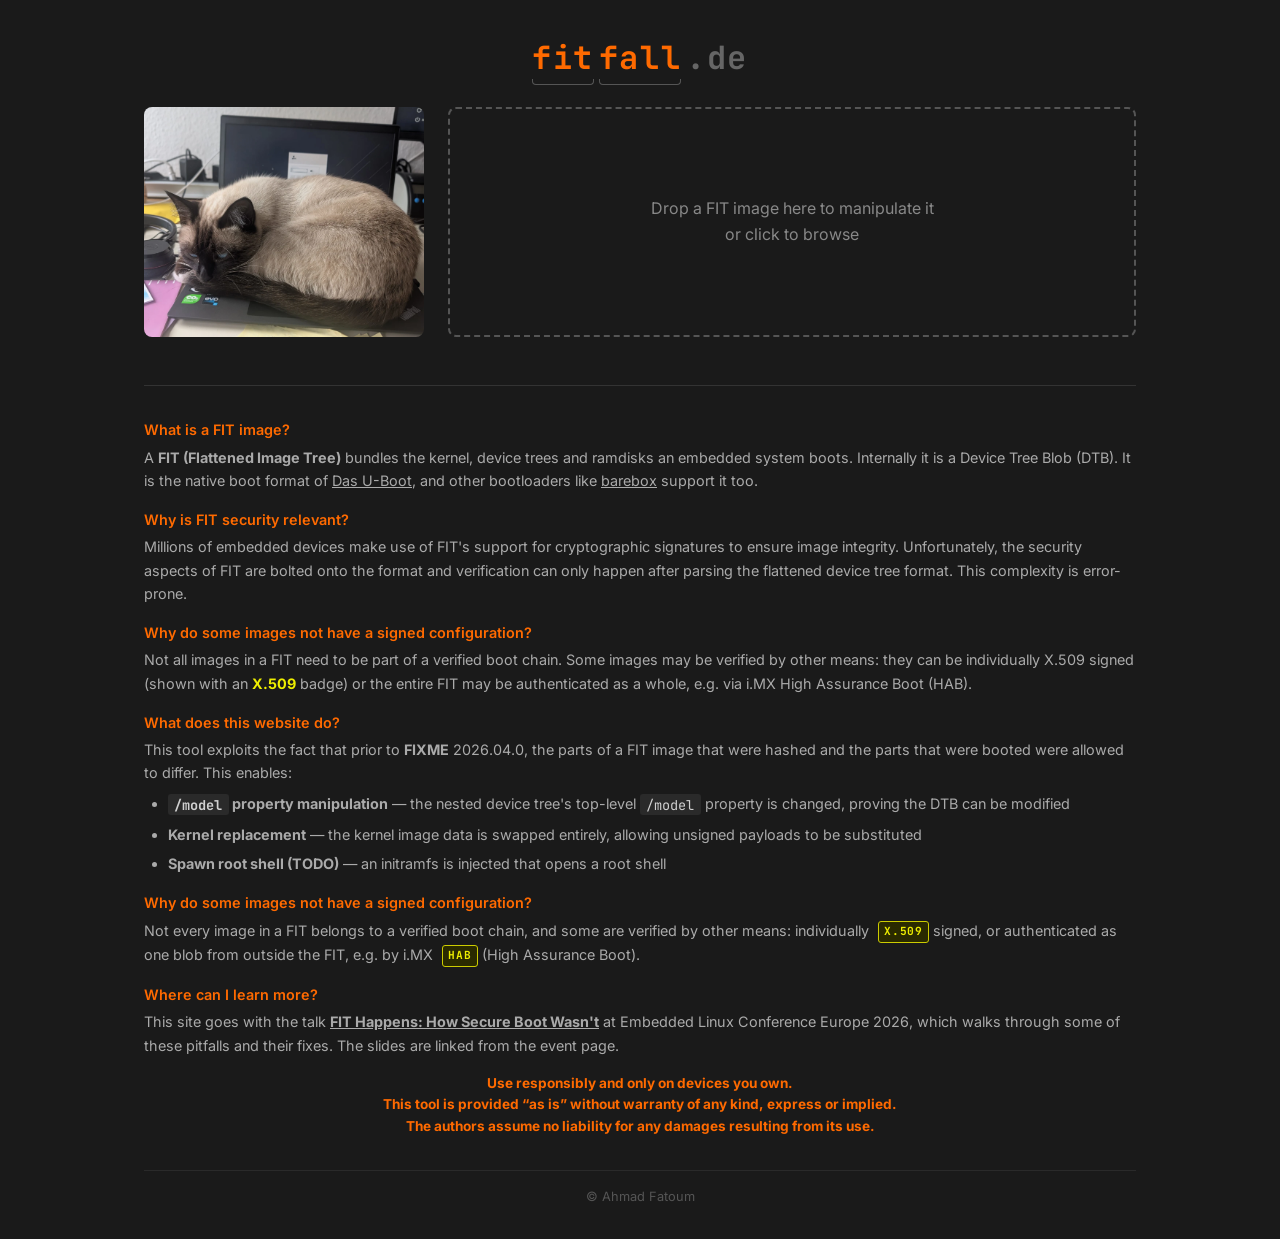
==== index.html @ 16846456 "Add pure-JS SHA-256/SHA-1 fallback for insecure HTTP contexts crypto.subtle is undefined on non-HTTP" ====
<!DOCTYPE html>
<html lang="en">
<head>
  <meta charset="UTF-8">
  <meta name="viewport" content="width=device-width, initial-scale=1.0">
  <title>fitfall.de — about FIT and pitfalls</title>
  <link rel="preconnect" href="https://fonts.googleapis.com">
  <link rel="preconnect" href="https://fonts.gstatic.com" crossorigin>
  <link href="https://fonts.googleapis.com/css2?family=Inter:wght@400;600;700&family=JetBrains+Mono:wght@400;700&display=swap" rel="stylesheet">
  <link rel="icon" type="image/png" href="favicon-96x96.png" sizes="96x96">
  <link rel="icon" type="image/svg+xml" href="favicon.svg">
  <link rel="shortcut icon" href="favicon.ico">
  <link rel="apple-touch-icon" sizes="180x180" href="apple-touch-icon.png">
  <link rel="manifest" href="site.webmanifest">
  <link rel="stylesheet" href="style.css">
</head>
<body>
  <div class="container">
    <header>
      <h1 class="annotated-title"><span class="wb" data-word="FIT"><span class="pun-f">f</span><span class="pun-p" aria-hidden="true">p</span>it</span><span class="wb" data-word="pitfall">fall</span><span class="tld">.de</span></h1>
    </header>

    <div class="main-panel">
      <div class="cat-art">
        <img id="cat-img-before" src="img/before.webp" alt="Cat sleeps on laptop">
        <img id="cat-img-after" src="img/after.webp" alt="Cat alert on laptop" class="cat-hidden">
      </div>

      <div class="controls-panel">
        <div id="dropzone" class="dropzone">
          <p>Drop a FIT image here to manipulate it<br>or click to browse</p>
          <input type="file" id="file-input" accept=".fit,.itb,.img,.bin">
        </div>
      </div>
    </div>

    <div class="full-width-panel">
      <div id="progress-container" class="progress-container hidden">
        <div id="progress-bar" class="progress-bar"></div>
      </div>

      <div id="fit-info" class="fit-info hidden">
        <div class="fit-tabs">
          <button class="fit-tab active" data-tab="images">FIT Image Info</button>
          <button class="fit-tab" data-tab="configs">FIT Configuration Info</button>
        </div>
        <div id="fit-tab-images" class="fit-tab-content">
          <div id="fit-info-content"></div>
        </div>
        <div id="fit-tab-configs" class="fit-tab-content hidden">
          <div id="fit-config-content"></div>
        </div>
      </div>

      <div id="fit-select" class="fit-select hidden">
        <h2>Multiple FIT images found</h2>
        <p>Select which FIT image to modify:</p>
        <div id="fit-select-list"></div>
      </div>

      <div id="error-box" class="error-box hidden"></div>

      <div id="options" class="options hidden">
        <label>
          <input type="checkbox" id="opt-model" checked>
          Change DT <code>/model</code>
        </label>
        <div class="kernel-option">
          <label>
            <input type="checkbox" id="opt-kernel">
            Replace Kernel
          </label>
          <div id="kernel-upload" class="kernel-upload hidden">
            <button type="button" id="kernel-browse-btn" class="browse-btn">Browse...</button>
            <input type="file" id="kernel-file-input">
            <span id="kernel-file-name">No file selected</span>
          </div>
        </div>
        <div class="kernel-option">
          <label>
            <input type="checkbox" id="opt-initramfs">
            Append Initramfs
          </label>
          <div id="initramfs-upload" class="kernel-upload hidden">
            <button type="button" id="initramfs-browse-btn" class="browse-btn">Browse...</button>
            <input type="file" id="initramfs-file-input">
            <span id="initramfs-file-name">No file selected</span>
          </div>
        </div>
        <div id="debug-options" class="hidden">
          <hr class="debug-separator">
          <label>
            <input type="checkbox" id="opt-recompute-hashes" checked>
            Recompute Hashes
          </label>
          <label>
            <input type="checkbox" id="opt-redirect-signatures" checked>
            Redirect Signatures
          </label>
        </div>
      </div>

      <button id="root-btn" class="root-btn hidden">root!</button>

      <div id="download-section" class="download-section hidden">
        <a id="download-link" class="download-link">Download rooted FIT image</a>
      </div>
    </div>

    <section class="explainer">
      <dl class="qa">
        <dt>What is a FIT image?</dt>
        <dd>A <strong>FIT (Flattened Image Tree)</strong> bundles the kernel, device trees
        and ramdisks an embedded system boots. Internally it is a Device Tree Blob (DTB).
        It is the native boot format of <a href="https://u-boot-project.org/">Das
        U-Boot</a>, and other bootloaders like <a href="https://www.barebox.org/">barebox</a>
        support it too.</dd>

        <dt>Why is FIT security relevant?</dt>
        <dd>Millions of embedded devices make use of FIT's support for cryptographic signatures to ensure image
	integrity. Unfortunately, the security aspects of FIT are bolted onto the format and verification
	can only happen after parsing the flattened device tree format. This complexity is error-prone.
	</dt>

        <dt>Why do some images not have a signed configuration?</dt>
        <dd>Not all images in a FIT need to be part of a verified boot chain.
        Some images may be verified by other means: they can be individually
        X.509 signed (shown with an <span style="color:#ee0;font-weight:bold">X.509</span> badge) or the entire FIT
        may be authenticated as a whole, e.g. via i.MX High Assurance Boot (HAB).</dd>

        <dt>What does this website do?</dt>
        <dd>
        This tool exploits the fact that prior to <b>FIXME</b> 2026.04.0, the parts of a
        FIT image that were hashed and the parts that were booted were
        allowed to differ. This enables:
          <ul>
            <li><strong><code>/model</code> property manipulation</strong> &mdash; the nested device tree's top-level <code>/model</code> property is changed, proving the DTB can be modified</li>
            <li><strong>Kernel replacement</strong> &mdash; the kernel image data is swapped entirely, allowing unsigned payloads to be substituted</li>
            <li><strong>Spawn root shell (TODO)</strong> &mdash; an initramfs is injected that opens a root shell</li>
          </ul>
        </dd>

        <dt>Why do some images not have a signed configuration?</dt>
        <dd>Not every image in a FIT belongs to a verified boot chain, and some are verified
        by other means: individually <span class="badge-x509">X.509</span> signed, or
        authenticated as one blob from outside the FIT, e.g. by i.MX 
        <span class="badge-hab">HAB</span> (High Assurance Boot).</dd>

        <dt>Where can I learn more?</dt>
        <dd>This site goes with the talk <a href="https://osselceu2026.sched.com/event/2RaWy/fit-happens-how-secure-boot-wasnt-ahmad-fatoum-pengutronix-ek"><b>FIT Happens: How Secure
        Boot Wasn't</b></a> at Embedded Linux Conference Europe 2026, which walks
	through some of these pitfalls and their fixes.
        The slides are linked from the event page.</dd>
      </dl>
      <p class="disclaimer">
        Use responsibly and only on devices you own.<br>This tool is provided
        &ldquo;as is&rdquo; without warranty of any kind, express or implied.<br>
        The authors assume no liability for any damages resulting from its use.
      </p>
    </section>

    <footer>
      <p>&copy; Ahmad Fatoum</p>
    </footer>
  </div>

  <script src="js/fdt-parser.js"></script>
  <script src="js/sha-fallback.js"></script>
  <script src="js/fit-ops.js"></script>
  <script src="js/fit-scanner.js"></script>
  <script src="js/app.js"></script>
</body>
</html>
---- style.css ----
* {
  margin: 0;
  padding: 0;
  box-sizing: border-box;
}

body {
  background: #1a1a1a;
  color: #d0d0d0;
  font-family: 'Inter', -apple-system, BlinkMacSystemFont, 'Segoe UI', Roboto, sans-serif;
  line-height: 1.6;
}

.container {
  max-width: 1024px;
  margin: 0 auto;
  padding: 2rem 1rem;
}

header {
  text-align: center;
  margin-bottom: 1.5rem;
}

header h1 {
  /* Shrink-wrapped so the hover above only triggers on the title itself. */
  display: inline-block;
  font-size: 2rem;
  color: #ff6a00;
  letter-spacing: 0.05em;
  font-family: 'JetBrains Mono', 'Courier New', monospace;
}

/*
 * Hovering the title says the pun out loud: fitfall.de reads pitfall.  The p
 * is stacked onto the f rather than replacing it, and the .de only fades, so
 * the word stays exactly where it was instead of jumping under the cursor.
 */
.annotated-title .tld {
  color: #666;
}

.annotated-title .pun-f,
.annotated-title .pun-p,
.annotated-title .tld {
  transition: opacity 0.2s;
}

.annotated-title .pun-p {
  /* One monospace advance back, plus the letter-spacing above. */
  margin-left: calc(-1ch - 0.05em);
  opacity: 0;
  -webkit-user-select: none;
  user-select: none;
}

.annotated-title:hover .pun-f,
.annotated-title:hover .tld {
  opacity: 0;
}

.annotated-title:hover .pun-p {
  opacity: 1;
}

.tagline {
  margin-top: 0.4rem;
  color: var(--text-muted);
  font-size: 0.95rem;
  letter-spacing: 0.02em;
}

.wb {
  position: relative;
  padding-bottom: 6px;
  margin-bottom: 4px;
  margin-right: 0.15em;
  transition: color 0.2s;
  cursor: default;
}

.wb::before {
  content: '';
  position: absolute;
  bottom: 0;
  left: 0;
  right: 0;
  height: 5px;
  border-left: 1.5px solid #555;
  border-right: 1.5px solid #555;
  border-bottom: 1.5px solid #555;
  border-radius: 0 0 4px 4px;
  transition: border-color 0.2s;
}

.wb:last-of-type {
  margin-right: 0;
}

.wb:hover {
  color: #ffaa44;
}

.wb:hover::before {
  border-color: #ffaa44;
}

.main-panel {
  display: flex;
  gap: 1.5rem;
  align-items: flex-start;
  margin-bottom: 1rem;
}

.full-width-panel {
  margin-bottom: 2rem;
}

.cat-art {
  flex: 0 0 auto;
  width: 280px;
}

.cat-art {
  position: relative;
}

.cat-art img {
  width: 100%;
  height: auto;
  border-radius: 8px;
  transition: opacity 2s ease;
  position: absolute;
  top: 0;
  left: 0;
}

.cat-art img:first-child {
  position: relative;
}

.cat-art img.cat-hidden {
  opacity: 0;
  pointer-events: none;
}

.controls-panel {
  flex: 1;
  min-width: 0;
}

@media (max-width: 640px) {
  .main-panel {
    flex-direction: column;
  }

  .cat-art {
    width: 200px;
    align-self: center;
  }
}

.dropzone {
  border: 2px dashed #555;
  border-radius: 8px;
  padding: 1rem;
  text-align: center;
  cursor: pointer;
  transition: border-color 0.2s, background 0.2s;
  margin-bottom: 1rem;
  min-height: calc(280px * 1259 / 1536);
  display: flex;
  align-items: center;
  justify-content: center;
}

.dropzone:hover,
.dropzone.dragover {
  border-color: #ff6a00;
  background: rgba(255, 106, 0, 0.05);
}

.dropzone p {
  color: #888;
  pointer-events: none;
}

.dropzone input[type="file"] {
  display: none;
}

.progress-container {
  height: 6px;
  background: #333;
  border-radius: 3px;
  margin-bottom: 1rem;
  overflow: hidden;
}

.progress-bar {
  height: 100%;
  width: 0%;
  background: #ff6a00;
  border-radius: 3px;
  transition: width 0.3s ease;
}

.fit-info {
  background: #222;
  border: 1px solid #333;
  border-radius: 6px;
  padding: 0 1.2rem 1rem;
  margin-bottom: 1rem;
}

.fit-tabs {
  display: flex;
  gap: 0;
  margin: 0 -1.2rem;
  padding: 0 1.2rem;
  border-bottom: 1px solid #333;
}

.fit-tab {
  font-family: inherit;
  font-size: 0.85rem;
  font-weight: 600;
  padding: 0.7rem 1rem;
  background: none;
  border: none;
  border-bottom: 2px solid transparent;
  color: #888;
  cursor: pointer;
  transition: color 0.15s, border-color 0.15s;
}

.fit-tab:hover {
  color: #d0d0d0;
}

.fit-tab.active {
  color: #ff6a00;
  border-bottom-color: #ff6a00;
}

.fit-tab-content {
  padding-top: 0.8rem;
}

.fit-info table {
  width: 100%;
  border-collapse: collapse;
}

.fit-info td {
  padding: 0.2rem 0.5rem;
  border-bottom: 1px solid #2a2a2a;
  font-size: 0.85rem;
}

.fit-info td:first-child {
  color: #999;
  white-space: nowrap;
}

.fit-info .row-orig td {
  color: #555;
}

.img-download {
  color: inherit;
  text-decoration: none;
  border-bottom: 1px dotted #555;
  cursor: pointer;
  transition: color 0.15s, border-color 0.15s;
}

.img-download:hover {
  color: #ff6a00;
  border-color: #ff6a00;
  width: 1%;
}

.error-box {
  background: #3a1111;
  border: 1px solid #ff4444;
  border-radius: 6px;
  padding: 0.8rem 1rem;
  margin-bottom: 1rem;
  color: #ff6666;
  font-size: 0.9rem;
}

.options {
  margin-bottom: 1.2rem;
}

.options label {
  display: block;
  padding: 0.4rem 0;
  cursor: pointer;
  font-size: 0.95rem;
}

.options input[type="checkbox"] {
  margin-right: 0.5rem;
  accent-color: #ff6a00;
}

.debug-separator {
  border: none;
  border-top: 1px dashed #555;
  margin: 0.6rem 0 0.2rem;
}

.option-disabled {
  opacity: 0.4;
  cursor: not-allowed;
}

.kernel-option {
  display: flex;
  align-items: center;
  flex-wrap: wrap;
  gap: 0.4rem;
}

.kernel-upload {
  display: flex;
  align-items: center;
  gap: 0.5rem;
}

.kernel-upload input[type="file"] {
  display: none;
}

.kernel-upload span {
  font-size: 0.8rem;
  color: #888;
}

.browse-btn {
  font-family: inherit;
  font-size: 0.8rem;
  padding: 0.2rem 0.6rem;
  background: #333;
  color: #d0d0d0;
  border: 1px solid #555;
  border-radius: 4px;
  cursor: pointer;
}

.browse-btn:hover {
  background: #444;
  border-color: #ff6a00;
}

.root-btn {
  display: block;
  width: 100%;
  padding: 1rem;
  font-size: 1.5rem;
  font-weight: bold;
  font-family: 'JetBrains Mono', 'Courier New', monospace;
  background: linear-gradient(135deg, #ff4400, #ff6a00);
  color: #fff;
  border: none;
  border-radius: 8px;
  cursor: pointer;
  text-transform: lowercase;
  letter-spacing: 0.1em;
  transition: transform 0.1s, box-shadow 0.2s;
  margin-bottom: 1rem;
}

.root-btn:hover {
  transform: scale(1.02);
  box-shadow: 0 0 20px rgba(255, 106, 0, 0.3);
}

.root-btn:active {
  transform: scale(0.98);
}

.root-btn:disabled {
  opacity: 0.5;
  cursor: not-allowed;
  transform: none;
  box-shadow: none;
}

.download-section {
  text-align: center;
  margin-bottom: 1rem;
}

.download-link {
  display: inline-block;
  padding: 0.8rem 1.5rem;
  background: #1a3a1a;
  border: 1px solid #4a4;
  border-radius: 6px;
  color: #6f6;
  text-decoration: none;
  font-size: 1rem;
  transition: background 0.2s;
}

.download-link:hover {
  background: #224422;
}

.explainer {
  margin-top: 2rem;
  padding-top: 2rem;
  border-top: 1px solid #333;
}

.explainer h2 {
  font-size: 1.1rem;
  color: #ff6a00;
  margin-bottom: 0.8rem;
}

.explainer p {
  margin-bottom: 0.8rem;
  font-size: 0.9rem;
  color: #aaa;
}

.qa {
  margin-bottom: 1rem;
}

.qa dt {
  font-weight: 600;
  color: #ff6a00;
  font-size: 0.9rem;
  margin-bottom: 0.3rem;
  margin-top: 1rem;
}

.qa dt:first-child {
  margin-top: 0;
}

.qa dd {
  font-size: 0.9rem;
  color: #aaa;
  margin-left: 0;
  margin-bottom: 0.5rem;
}

.qa dd p {
  margin: 0 0 0.6rem;
}

.qa dd p:last-child {
  margin-bottom: 0;
}

.explainer ul {
  margin: 0.5rem 0 1rem 1.5rem;
  font-size: 0.9rem;
  color: #aaa;
}

.explainer li {
  margin-bottom: 0.4rem;
}

.explainer a {
  color: var(--accent);
}

.explainer a:hover {
  color: var(--accent-hover);
}

.explainer code {
  background: #2a2a2a;
  padding: 0.1rem 0.4rem;
  border-radius: 3px;
  font-size: 0.85rem;
  color: #d0d0d0;
  font-family: 'JetBrains Mono', 'Courier New', monospace;
}

.disclaimer {
  color: #ff6a00 !important;
  font-weight: bold;
  font-size: 0.85rem !important;
  text-align: center;
}

footer {
  text-align: center;
  margin-top: 2rem;
  padding-top: 1rem;
  border-top: 1px solid #2a2a2a;
  color: #555;
  font-size: 0.8rem;
}

.config-entry {
  margin-bottom: 0.3rem;
}

.config-header {
  padding: 0.4rem 0.5rem;
  cursor: pointer;
  font-size: 0.85rem;
  border-radius: 4px;
  transition: background 0.15s;
}

.config-header:hover {
  background: #2a2a2a;
}

.config-toggle {
  display: inline-block;
  width: 1em;
  font-size: 0.7rem;
  color: #666;
  transition: color 0.15s;
}

.config-header:hover .config-toggle {
  color: #ff6a00;
}

.config-images {
  padding-left: 1.5rem;
}

.config-images table {
  width: 100%;
  border-collapse: collapse;
}

.config-images td {
  padding: 0.15rem 0.5rem;
  font-size: 0.8rem;
  border-bottom: 1px solid #2a2a2a;
  color: #999;
}

.badge-default {
  display: inline-block;
  background: #1a2a3a;
  border: 1px solid #4a8;
  color: #6cb;
  font-size: 0.7rem;
  font-weight: 700;
  font-family: 'JetBrains Mono', 'Courier New', monospace;
  padding: 0.05rem 0.35rem;
  border-radius: 3px;
  text-transform: uppercase;
  letter-spacing: 0.05em;
  margin-left: 0.3rem;
  vertical-align: middle;
}

.badge-signed {
  display: inline-block;
  background: #2a2200;
  border: 1px solid #e67e22;
  color: #e67e22;
  font-size: 0.7rem;
  font-weight: 700;
  font-family: 'JetBrains Mono', 'Courier New', monospace;
  padding: 0.05rem 0.35rem;
  border-radius: 3px;
  letter-spacing: 0.05em;
  margin-left: 0.3rem;
  vertical-align: middle;
}

.badge-x509 {
  display: inline-block;
  background: #2a2a00;
  border: 1px solid #cc0;
  color: #ee0;
  font-size: 0.7rem;
  font-weight: 700;
  font-family: 'JetBrains Mono', 'Courier New', monospace;
  padding: 0.05rem 0.35rem;
  border-radius: 3px;
  letter-spacing: 0.05em;
  margin-left: 0.3rem;
  vertical-align: middle;
}

.badge-hab {
  display: inline-block;
  background: #2a2a00;
  border: 1px solid #cc0;
  color: #ee0;
  font-size: 0.7rem;
  font-weight: 700;
  font-family: 'JetBrains Mono', 'Courier New', monospace;
  padding: 0.05rem 0.35rem;
  border-radius: 3px;
  letter-spacing: 0.05em;
  margin-left: 0.3rem;
  vertical-align: middle;
}

.badge-pwned {
  display: inline-block;
  background: #1a3a1a;
  border: 1px solid #4a4;
  color: #6f6;
  font-size: 0.75rem;
  font-weight: 700;
  font-family: 'JetBrains Mono', 'Courier New', monospace;
  padding: 0.1rem 0.45rem;
  border-radius: 4px;
  text-transform: uppercase;
  letter-spacing: 0.05em;
  margin-left: 0.4rem;
  vertical-align: middle;
}

.fit-select {
  background: #222;
  border: 1px solid #333;
  border-radius: 6px;
  padding: 1rem 1.2rem;
  margin-bottom: 1rem;
}

.fit-select h2 {
  font-size: 1rem;
  color: #ff6a00;
  margin-bottom: 0.3rem;
}

.fit-select p {
  font-size: 0.85rem;
  color: #888;
  margin-bottom: 0.8rem;
}

.fit-select-btn {
  display: block;
  width: 100%;
  text-align: left;
  padding: 0.7rem 1rem;
  margin-bottom: 0.4rem;
  background: #2a2a2a;
  border: 1px solid #444;
  border-radius: 5px;
  color: #d0d0d0;
  font-family: inherit;
  font-size: 0.85rem;
  cursor: pointer;
  transition: border-color 0.2s, background 0.2s;
}

.fit-select-btn:hover {
  border-color: #ff6a00;
  background: #333;
}

.fit-select-btn strong {
  color: #ff6a00;
}

.hidden {
  display: none !important;
}
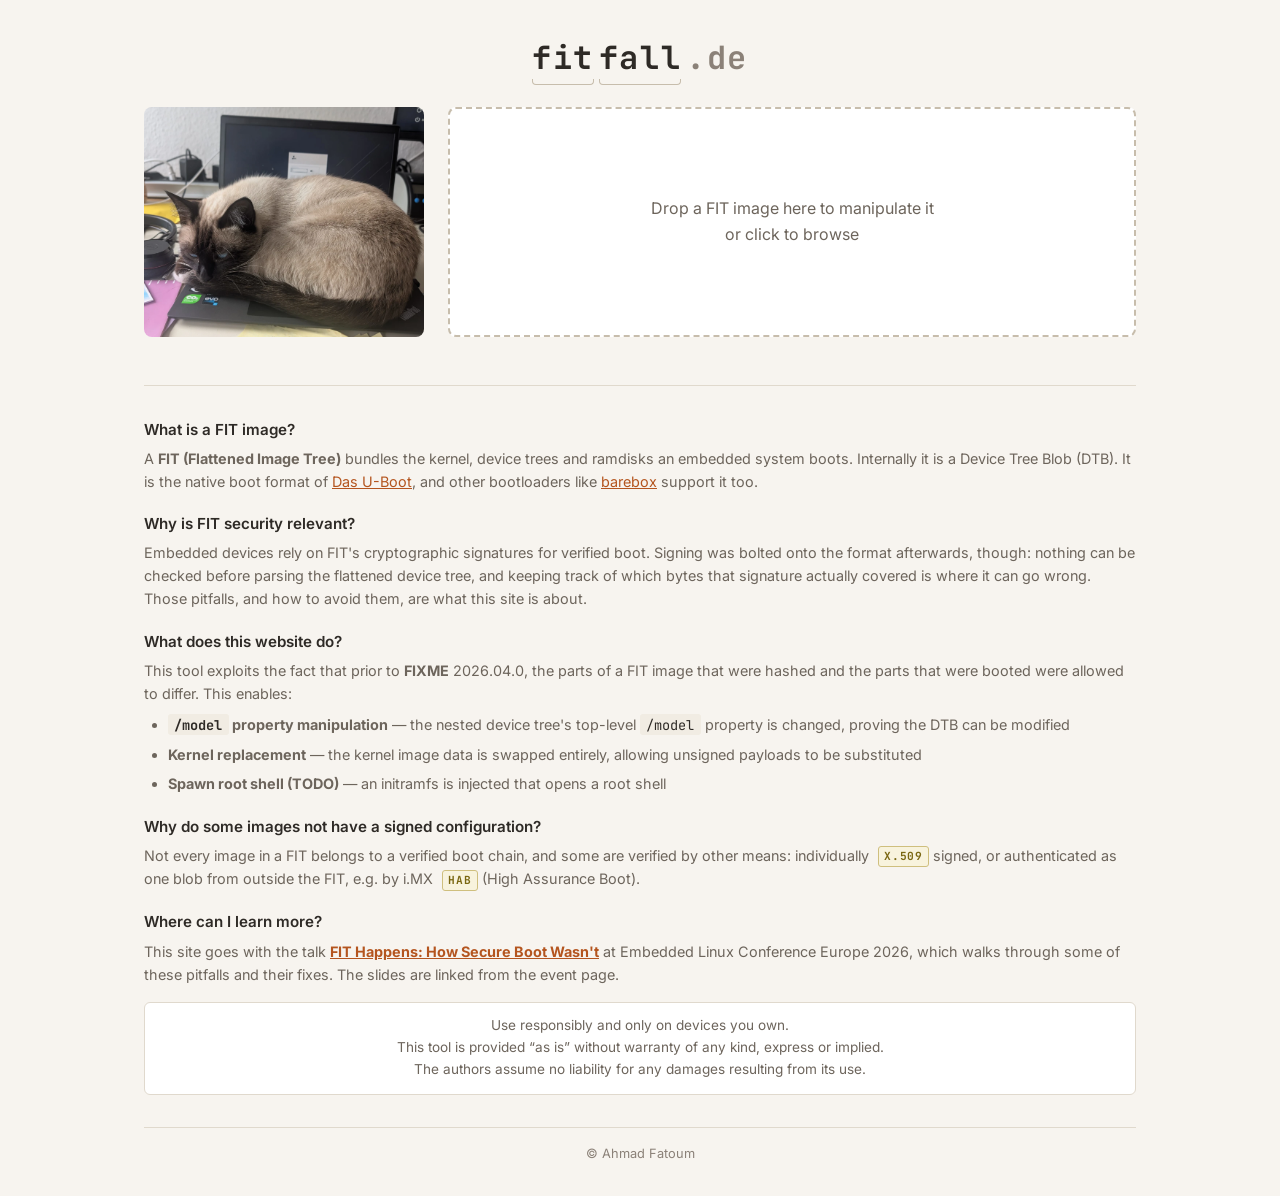
==== commit 16acc2c9: "Switch to a light theme driven by CSS custom properties The dark palette with the saturated orange a" ====
--- a/index.html
+++ b/index.html
@@ -3,6 +3,8 @@
 <head>
   <meta charset="UTF-8">
   <meta name="viewport" content="width=device-width, initial-scale=1.0">
+  <meta name="color-scheme" content="light">
+  <meta name="theme-color" content="#f7f4ef">
   <title>fitfall.de — about FIT and pitfalls</title>
   <link rel="preconnect" href="https://fonts.googleapis.com">
   <link rel="preconnect" href="https://fonts.gstatic.com" crossorigin>
@@ -117,16 +119,11 @@
         support it too.</dd>
 
         <dt>Why is FIT security relevant?</dt>
-        <dd>Millions of embedded devices make use of FIT's support for cryptographic signatures to ensure image
-	integrity. Unfortunately, the security aspects of FIT are bolted onto the format and verification
-	can only happen after parsing the flattened device tree format. This complexity is error-prone.
-	</dt>
-
-        <dt>Why do some images not have a signed configuration?</dt>
-        <dd>Not all images in a FIT need to be part of a verified boot chain.
-        Some images may be verified by other means: they can be individually
-        X.509 signed (shown with an <span style="color:#ee0;font-weight:bold">X.509</span> badge) or the entire FIT
-        may be authenticated as a whole, e.g. via i.MX High Assurance Boot (HAB).</dd>
+        <dd>Embedded devices rely on FIT's cryptographic signatures for verified boot.
+        Signing was bolted onto the format afterwards, though: nothing can be checked
+        before parsing the flattened device tree, and keeping track of
+        which bytes that signature actually covered is where it can go wrong. Those
+        pitfalls, and how to avoid them, are what this site is about.</dd>
 
         <dt>What does this website do?</dt>
         <dd>
--- a/style.css
+++ b/style.css
@@ -1,3 +1,23 @@
+:root {
+  --bg: #f7f4ef;
+  --surface: #fff;
+  --surface-alt: #f1ece3;
+  --border: #e0d9cd;
+  --border-strong: #c7bdac;
+  --text: #2e2a26;
+  --text-muted: #6d655c;
+  --text-faint: #8b8178;
+  --accent: #b4551f;
+  --accent-hover: #8f4218;
+  --accent-soft: #fbf0e6;
+  --ok-bg: #edf5ed;
+  --ok-border: #a9cbab;
+  --ok-text: #2a6b2e;
+  --err-bg: #fdeeec;
+  --err-border: #e0a49c;
+  --err-text: #a3271b;
+}
+
 * {
   margin: 0;
   padding: 0;
@@ -5,8 +25,8 @@
 }
 
 body {
-  background: #1a1a1a;
-  color: #d0d0d0;
+  background: var(--bg);
+  color: var(--text);
   font-family: 'Inter', -apple-system, BlinkMacSystemFont, 'Segoe UI', Roboto, sans-serif;
   line-height: 1.6;
 }
@@ -26,7 +46,7 @@
   /* Shrink-wrapped so the hover above only triggers on the title itself. */
   display: inline-block;
   font-size: 2rem;
-  color: #ff6a00;
+  color: var(--text);
   letter-spacing: 0.05em;
   font-family: 'JetBrains Mono', 'Courier New', monospace;
 }
@@ -37,7 +57,7 @@
  * the word stays exactly where it was instead of jumping under the cursor.
  */
 .annotated-title .tld {
-  color: #666;
+  color: var(--text-faint);
 }
 
 .annotated-title .pun-f,
@@ -86,9 +106,9 @@
   left: 0;
   right: 0;
   height: 5px;
-  border-left: 1.5px solid #555;
-  border-right: 1.5px solid #555;
-  border-bottom: 1.5px solid #555;
+  border-left: 1.5px solid var(--border-strong);
+  border-right: 1.5px solid var(--border-strong);
+  border-bottom: 1.5px solid var(--border-strong);
   border-radius: 0 0 4px 4px;
   transition: border-color 0.2s;
 }
@@ -98,11 +118,11 @@
 }
 
 .wb:hover {
-  color: #ffaa44;
+  color: var(--accent);
 }
 
 .wb:hover::before {
-  border-color: #ffaa44;
+  border-color: var(--accent);
 }
 
 .main-panel {
@@ -161,8 +181,9 @@
 }
 
 .dropzone {
-  border: 2px dashed #555;
+  border: 2px dashed var(--border-strong);
   border-radius: 8px;
+  background: var(--surface);
   padding: 1rem;
   text-align: center;
   cursor: pointer;
@@ -176,12 +197,12 @@
 
 .dropzone:hover,
 .dropzone.dragover {
-  border-color: #ff6a00;
-  background: rgba(255, 106, 0, 0.05);
+  border-color: var(--accent);
+  background: var(--accent-soft);
 }
 
 .dropzone p {
-  color: #888;
+  color: var(--text-muted);
   pointer-events: none;
 }
 
@@ -191,7 +212,7 @@
 
 .progress-container {
   height: 6px;
-  background: #333;
+  background: var(--surface-alt);
   border-radius: 3px;
   margin-bottom: 1rem;
   overflow: hidden;
@@ -200,14 +221,14 @@
 .progress-bar {
   height: 100%;
   width: 0%;
-  background: #ff6a00;
+  background: var(--accent);
   border-radius: 3px;
   transition: width 0.3s ease;
 }
 
 .fit-info {
-  background: #222;
-  border: 1px solid #333;
+  background: var(--surface);
+  border: 1px solid var(--border);
   border-radius: 6px;
   padding: 0 1.2rem 1rem;
   margin-bottom: 1rem;
@@ -218,7 +239,7 @@
   gap: 0;
   margin: 0 -1.2rem;
   padding: 0 1.2rem;
-  border-bottom: 1px solid #333;
+  border-bottom: 1px solid var(--border);
 }
 
 .fit-tab {
@@ -229,18 +250,18 @@
   background: none;
   border: none;
   border-bottom: 2px solid transparent;
-  color: #888;
+  color: var(--text-muted);
   cursor: pointer;
   transition: color 0.15s, border-color 0.15s;
 }
 
 .fit-tab:hover {
-  color: #d0d0d0;
+  color: var(--text);
 }
 
 .fit-tab.active {
-  color: #ff6a00;
-  border-bottom-color: #ff6a00;
+  color: var(--accent);
+  border-bottom-color: var(--accent);
 }
 
 .fit-tab-content {
@@ -254,40 +275,56 @@
 
 .fit-info td {
   padding: 0.2rem 0.5rem;
-  border-bottom: 1px solid #2a2a2a;
+  border-bottom: 1px solid var(--border);
   font-size: 0.85rem;
 }
 
 .fit-info td:first-child {
-  color: #999;
+  color: var(--text-muted);
   white-space: nowrap;
 }
 
 .fit-info .row-orig td {
-  color: #555;
+  color: var(--text-faint);
+}
+
+.sig-count {
+  color: var(--accent);
+  font-weight: 700;
+}
+
+.empty-note {
+  color: var(--text-muted);
+  font-size: 0.85rem;
+}
+
+.empty-note-sm {
+  color: var(--text-faint);
+  font-size: 0.8rem;
+  padding: 0.3rem 0;
 }
 
 .img-download {
   color: inherit;
   text-decoration: none;
-  border-bottom: 1px dotted #555;
+  border-bottom: 1px dotted var(--border-strong);
   cursor: pointer;
   transition: color 0.15s, border-color 0.15s;
 }
 
 .img-download:hover {
-  color: #ff6a00;
-  border-color: #ff6a00;
+  color: var(--accent);
+  border-color: var(--accent);
   width: 1%;
 }
 
 .error-box {
-  background: #3a1111;
-  border: 1px solid #ff4444;
+  background: var(--err-bg);
+  border: 1px solid var(--err-border);
   border-radius: 6px;
   padding: 0.8rem 1rem;
   margin-bottom: 1rem;
-  color: #ff6666;
+  color: var(--err-text);
   font-size: 0.9rem;
 }
 
@@ -304,17 +341,17 @@
 
 .options input[type="checkbox"] {
   margin-right: 0.5rem;
-  accent-color: #ff6a00;
+  accent-color: var(--accent);
 }
 
 .debug-separator {
   border: none;
-  border-top: 1px dashed #555;
+  border-top: 1px dashed var(--border-strong);
   margin: 0.6rem 0 0.2rem;
 }
 
 .option-disabled {
-  opacity: 0.4;
+  opacity: 0.45;
   cursor: not-allowed;
 }
 
@@ -337,57 +374,54 @@
 
 .kernel-upload span {
   font-size: 0.8rem;
-  color: #888;
+  color: var(--text-muted);
 }
 
 .browse-btn {
   font-family: inherit;
   font-size: 0.8rem;
   padding: 0.2rem 0.6rem;
-  background: #333;
-  color: #d0d0d0;
-  border: 1px solid #555;
+  background: var(--surface);
+  color: var(--text);
+  border: 1px solid var(--border-strong);
   border-radius: 4px;
   cursor: pointer;
 }
 
 .browse-btn:hover {
-  background: #444;
-  border-color: #ff6a00;
+  background: var(--surface-alt);
+  border-color: var(--accent);
 }
 
 .root-btn {
   display: block;
   width: 100%;
-  padding: 1rem;
-  font-size: 1.5rem;
-  font-weight: bold;
+  padding: 0.9rem;
+  font-size: 1.35rem;
+  font-weight: 700;
   font-family: 'JetBrains Mono', 'Courier New', monospace;
-  background: linear-gradient(135deg, #ff4400, #ff6a00);
+  background: var(--accent);
   color: #fff;
   border: none;
   border-radius: 8px;
   cursor: pointer;
   text-transform: lowercase;
-  letter-spacing: 0.1em;
-  transition: transform 0.1s, box-shadow 0.2s;
+  transition: background 0.15s;
   margin-bottom: 1rem;
 }
 
 .root-btn:hover {
-  transform: scale(1.02);
-  box-shadow: 0 0 20px rgba(255, 106, 0, 0.3);
+  background: var(--accent-hover);
 }
 
 .root-btn:active {
-  transform: scale(0.98);
+  background: var(--accent-hover);
 }
 
 .root-btn:disabled {
   opacity: 0.5;
   cursor: not-allowed;
-  transform: none;
-  box-shadow: none;
+  background: var(--accent);
 }
 
 .download-section {
@@ -398,35 +432,35 @@
 .download-link {
   display: inline-block;
   padding: 0.8rem 1.5rem;
-  background: #1a3a1a;
-  border: 1px solid #4a4;
+  background: var(--ok-bg);
+  border: 1px solid var(--ok-border);
   border-radius: 6px;
-  color: #6f6;
+  color: var(--ok-text);
   text-decoration: none;
   font-size: 1rem;
   transition: background 0.2s;
 }
 
 .download-link:hover {
-  background: #224422;
+  background: #e2efe2;
 }
 
 .explainer {
   margin-top: 2rem;
   padding-top: 2rem;
-  border-top: 1px solid #333;
+  border-top: 1px solid var(--border);
 }
 
 .explainer h2 {
   font-size: 1.1rem;
-  color: #ff6a00;
+  color: var(--text);
   margin-bottom: 0.8rem;
 }
 
 .explainer p {
   margin-bottom: 0.8rem;
   font-size: 0.9rem;
-  color: #aaa;
+  color: var(--text-muted);
 }
 
 .qa {
@@ -435,10 +469,10 @@
 
 .qa dt {
   font-weight: 600;
-  color: #ff6a00;
-  font-size: 0.9rem;
+  color: var(--text);
+  font-size: 0.95rem;
   margin-bottom: 0.3rem;
-  margin-top: 1rem;
+  margin-top: 1.2rem;
 }
 
 .qa dt:first-child {
@@ -447,7 +481,7 @@
 
 .qa dd {
   font-size: 0.9rem;
-  color: #aaa;
+  color: var(--text-muted);
   margin-left: 0;
   margin-bottom: 0.5rem;
 }
@@ -463,7 +497,7 @@
 .explainer ul {
   margin: 0.5rem 0 1rem 1.5rem;
   font-size: 0.9rem;
-  color: #aaa;
+  color: var(--text-muted);
 }
 
 .explainer li {
@@ -479,27 +513,30 @@
 }
 
 .explainer code {
-  background: #2a2a2a;
+  background: var(--surface-alt);
   padding: 0.1rem 0.4rem;
   border-radius: 3px;
   font-size: 0.85rem;
-  color: #d0d0d0;
+  color: var(--text);
   font-family: 'JetBrains Mono', 'Courier New', monospace;
 }
 
 .disclaimer {
-  color: #ff6a00 !important;
-  font-weight: bold;
+  color: var(--text-muted) !important;
   font-size: 0.85rem !important;
   text-align: center;
+  background: var(--surface);
+  border: 1px solid var(--border);
+  border-radius: 6px;
+  padding: 0.8rem 1rem;
 }
 
 footer {
   text-align: center;
   margin-top: 2rem;
   padding-top: 1rem;
-  border-top: 1px solid #2a2a2a;
-  color: #555;
+  border-top: 1px solid var(--border);
+  color: var(--text-faint);
   font-size: 0.8rem;
 }
 
@@ -516,19 +553,19 @@
 }
 
 .config-header:hover {
-  background: #2a2a2a;
+  background: var(--surface-alt);
 }
 
 .config-toggle {
   display: inline-block;
   width: 1em;
   font-size: 0.7rem;
-  color: #666;
+  color: var(--text-faint);
   transition: color 0.15s;
 }
 
 .config-header:hover .config-toggle {
-  color: #ff6a00;
+  color: var(--accent);
 }
 
 .config-images {
@@ -543,90 +580,63 @@
 .config-images td {
   padding: 0.15rem 0.5rem;
   font-size: 0.8rem;
-  border-bottom: 1px solid #2a2a2a;
-  color: #999;
-}
-
-.badge-default {
+  border-bottom: 1px solid var(--border);
+  color: var(--text-muted);
+}
+
+.badge-default,
+.badge-signed,
+.badge-x509,
+.badge-hab,
+.badge-vab,
+.badge-pwned {
   display: inline-block;
-  background: #1a2a3a;
-  border: 1px solid #4a8;
-  color: #6cb;
   font-size: 0.7rem;
   font-weight: 700;
   font-family: 'JetBrains Mono', 'Courier New', monospace;
   padding: 0.05rem 0.35rem;
   border-radius: 3px;
-  text-transform: uppercase;
+  border: 1px solid;
   letter-spacing: 0.05em;
   margin-left: 0.3rem;
   vertical-align: middle;
 }
 
+.badge-default {
+  background: #eaf1f7;
+  border-color: #a9c5dd;
+  color: #2b5f8a;
+  text-transform: uppercase;
+}
+
 .badge-signed {
-  display: inline-block;
-  background: #2a2200;
-  border: 1px solid #e67e22;
-  color: #e67e22;
-  font-size: 0.7rem;
-  font-weight: 700;
-  font-family: 'JetBrains Mono', 'Courier New', monospace;
-  padding: 0.05rem 0.35rem;
-  border-radius: 3px;
-  letter-spacing: 0.05em;
-  margin-left: 0.3rem;
-  vertical-align: middle;
-}
-
-.badge-x509 {
-  display: inline-block;
-  background: #2a2a00;
-  border: 1px solid #cc0;
-  color: #ee0;
-  font-size: 0.7rem;
-  font-weight: 700;
-  font-family: 'JetBrains Mono', 'Courier New', monospace;
-  padding: 0.05rem 0.35rem;
-  border-radius: 3px;
-  letter-spacing: 0.05em;
-  margin-left: 0.3rem;
-  vertical-align: middle;
-}
-
-.badge-hab {
-  display: inline-block;
-  background: #2a2a00;
-  border: 1px solid #cc0;
-  color: #ee0;
-  font-size: 0.7rem;
-  font-weight: 700;
-  font-family: 'JetBrains Mono', 'Courier New', monospace;
-  padding: 0.05rem 0.35rem;
-  border-radius: 3px;
-  letter-spacing: 0.05em;
-  margin-left: 0.3rem;
-  vertical-align: middle;
+  background: #fbf0e6;
+  border-color: #ddab74;
+  color: #96551b;
+}
+
+.badge-x509,
+.badge-hab,
+.badge-vab {
+  background: #f8f3dd;
+  border-color: #cfbf7e;
+  color: #7a6712;
 }
 
 .badge-pwned {
-  display: inline-block;
-  background: #1a3a1a;
-  border: 1px solid #4a4;
-  color: #6f6;
+  background: var(--ok-bg);
+  border-color: var(--ok-border);
+  color: var(--ok-text);
   font-size: 0.75rem;
-  font-weight: 700;
-  font-family: 'JetBrains Mono', 'Courier New', monospace;
   padding: 0.1rem 0.45rem;
   border-radius: 4px;
   text-transform: uppercase;
-  letter-spacing: 0.05em;
   margin-left: 0.4rem;
-  vertical-align: middle;
 }
 
 .fit-select {
-  background: #222;
-  border: 1px solid #333;
+  background: var(--surface);
+  border: 1px solid var(--border);
   border-radius: 6px;
   padding: 1rem 1.2rem;
   margin-bottom: 1rem;
@@ -634,13 +644,13 @@
 
 .fit-select h2 {
   font-size: 1rem;
-  color: #ff6a00;
+  color: var(--text);
   margin-bottom: 0.3rem;
 }
 
 .fit-select p {
   font-size: 0.85rem;
-  color: #888;
+  color: var(--text-muted);
   margin-bottom: 0.8rem;
 }
 
@@ -650,10 +660,10 @@
   text-align: left;
   padding: 0.7rem 1rem;
   margin-bottom: 0.4rem;
-  background: #2a2a2a;
-  border: 1px solid #444;
+  background: var(--surface);
+  border: 1px solid var(--border-strong);
   border-radius: 5px;
-  color: #d0d0d0;
+  color: var(--text);
   font-family: inherit;
   font-size: 0.85rem;
   cursor: pointer;
@@ -661,12 +671,12 @@
 }
 
 .fit-select-btn:hover {
-  border-color: #ff6a00;
-  background: #333;
+  border-color: var(--accent);
+  background: var(--accent-soft);
 }
 
 .fit-select-btn strong {
-  color: #ff6a00;
+  color: var(--accent);
 }
 
 .hidden {
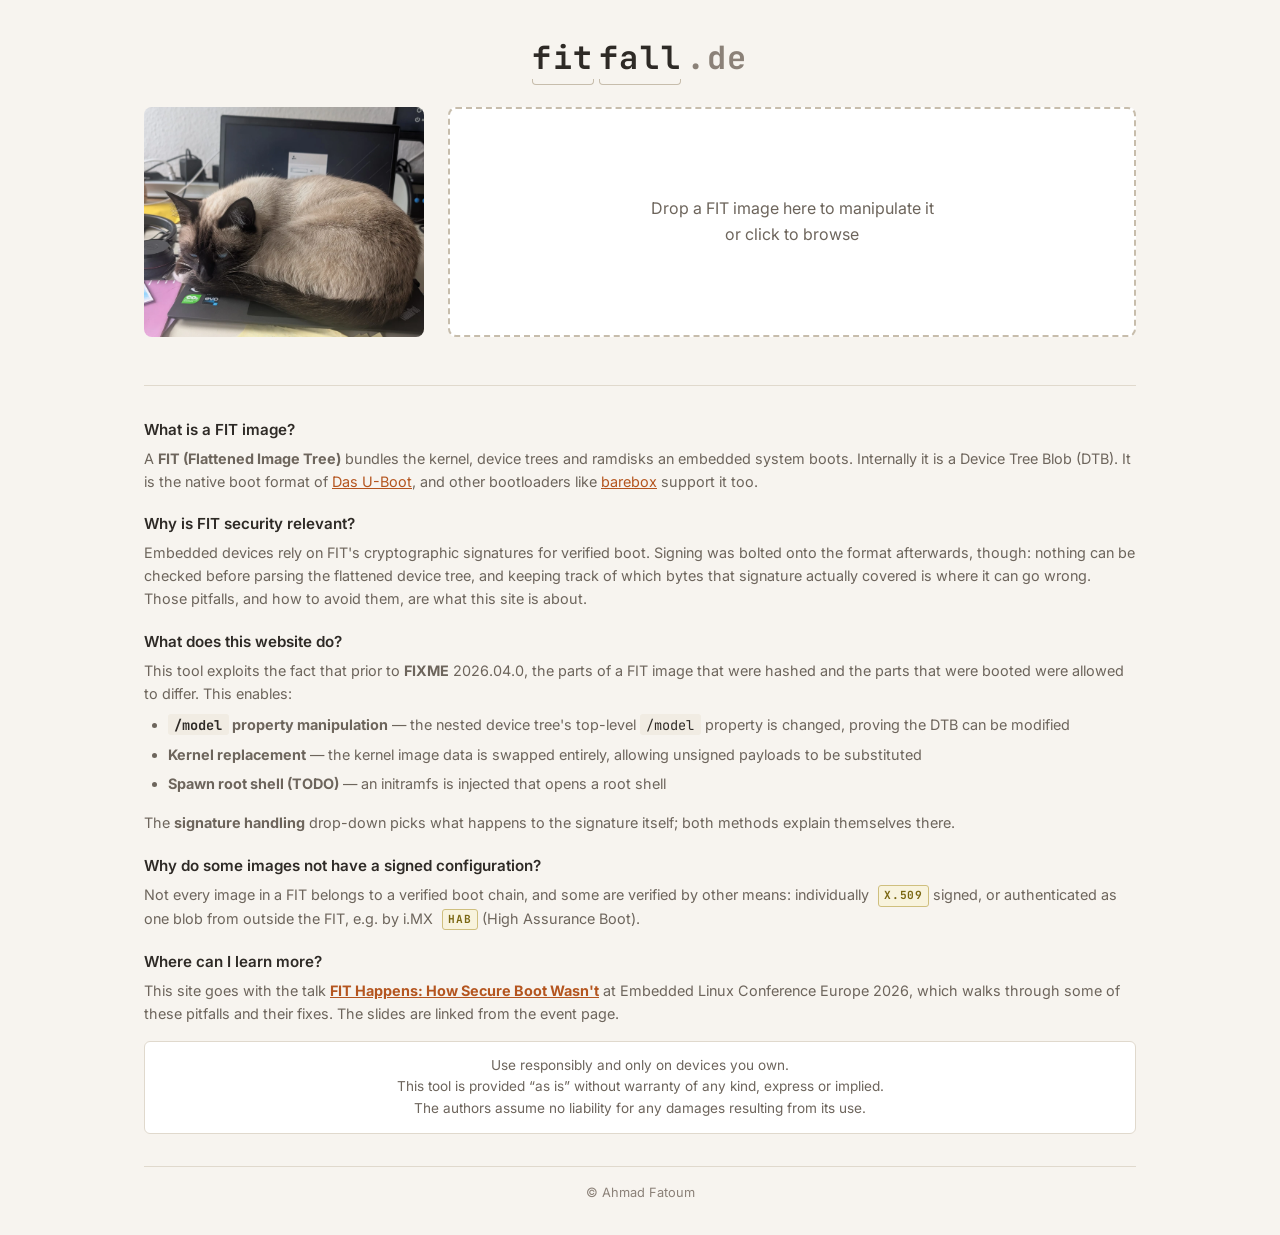
==== commit 16987b6d: "Offer the signature handling as a drop-down with a sanity-check mode The tool had exactly one way of" ====
--- a/index.html
+++ b/index.html
@@ -89,6 +89,30 @@
             <span id="initramfs-file-name">No file selected</span>
           </div>
         </div>
+        <hr class="option-separator">
+        <div class="method-option">
+          <label for="opt-method">Signature handling</label>
+          <select id="opt-method">
+            <option value="hashed-nodes">Redirect the signed hashed-nodes list</option>
+            <option value="sanity-check">Sanity check &mdash; leave the signature alone</option>
+          </select>
+        </div>
+        <p class="option-note method-note" data-method="hashed-nodes">
+          Moves the signed image into an <code>orig-</code> container, rewrites the
+          signature's <code>hashed-nodes</code> list to follow it there and patches the
+          node left behind under the signed name. The signature still verifies, over
+          the copy, while the bootloader loads the patched node. This is the variant
+          CVE-2026-33243 (barebox) and CVE-2026-46728 (Das U-Boot) cover: the patched
+          releases reconstruct the list of signed nodes instead of trusting the
+          property.
+        </p>
+        <p class="option-note method-note hidden" data-method="sanity-check">
+          Patches the signed image where it stands and changes nothing else: no
+          container, no <code>hashed-nodes</code> rewrite. The configuration signature
+          then covers data that no longer matches it, so verification has to fail. Use
+          it as the control: a device that boots this image never checked the signature,
+          and a bypass proves nothing there.
+        </p>
         <div id="debug-options" class="hidden">
           <hr class="debug-separator">
           <label>
@@ -135,6 +159,8 @@
             <li><strong>Kernel replacement</strong> &mdash; the kernel image data is swapped entirely, allowing unsigned payloads to be substituted</li>
             <li><strong>Spawn root shell (TODO)</strong> &mdash; an initramfs is injected that opens a root shell</li>
           </ul>
+          The <strong>signature handling</strong> drop-down picks what happens to the
+          signature itself; both methods explain themselves there.
         </dd>
 
         <dt>Why do some images not have a signed configuration?</dt>
--- a/style.css
+++ b/style.css
@@ -344,10 +344,50 @@
   accent-color: var(--accent);
 }
 
-.debug-separator {
+.debug-separator,
+.option-separator {
   border: none;
   border-top: 1px dashed var(--border-strong);
   margin: 0.6rem 0 0.2rem;
+}
+
+.method-option {
+  display: flex;
+  align-items: center;
+  flex-wrap: wrap;
+  gap: 0.5rem;
+}
+
+.method-option label {
+  cursor: default;
+}
+
+.method-option select {
+  flex: 1 1 18rem;
+  padding: 0.3rem 0.4rem;
+  background: var(--surface);
+  border: 1px solid var(--border-strong);
+  border-radius: 5px;
+  color: var(--text);
+  font-family: inherit;
+  font-size: 0.9rem;
+  cursor: pointer;
+}
+
+.method-option select:focus {
+  outline: none;
+  border-color: var(--accent);
+}
+
+.option-note {
+  margin: 0 0 0.4rem;
+  font-size: 0.8rem;
+  line-height: 1.5;
+  color: var(--text-muted);
+}
+
+.option-note code {
+  font-size: 0.95em;
 }
 
 .option-disabled {
@@ -589,6 +629,7 @@
 .badge-x509,
 .badge-hab,
 .badge-vab,
+.badge-broken,
 .badge-pwned {
   display: inline-block;
   font-size: 0.7rem;
@@ -623,15 +664,25 @@
   color: #7a6712;
 }
 
+.badge-broken,
 .badge-pwned {
-  background: var(--ok-bg);
-  border-color: var(--ok-border);
-  color: var(--ok-text);
   font-size: 0.75rem;
   padding: 0.1rem 0.45rem;
   border-radius: 4px;
   text-transform: uppercase;
   margin-left: 0.4rem;
+}
+
+.badge-pwned {
+  background: var(--ok-bg);
+  border-color: var(--ok-border);
+  color: var(--ok-text);
+}
+
+.badge-broken {
+  background: var(--err-bg);
+  border-color: var(--err-border);
+  color: var(--err-text);
 }
 
 .fit-select {
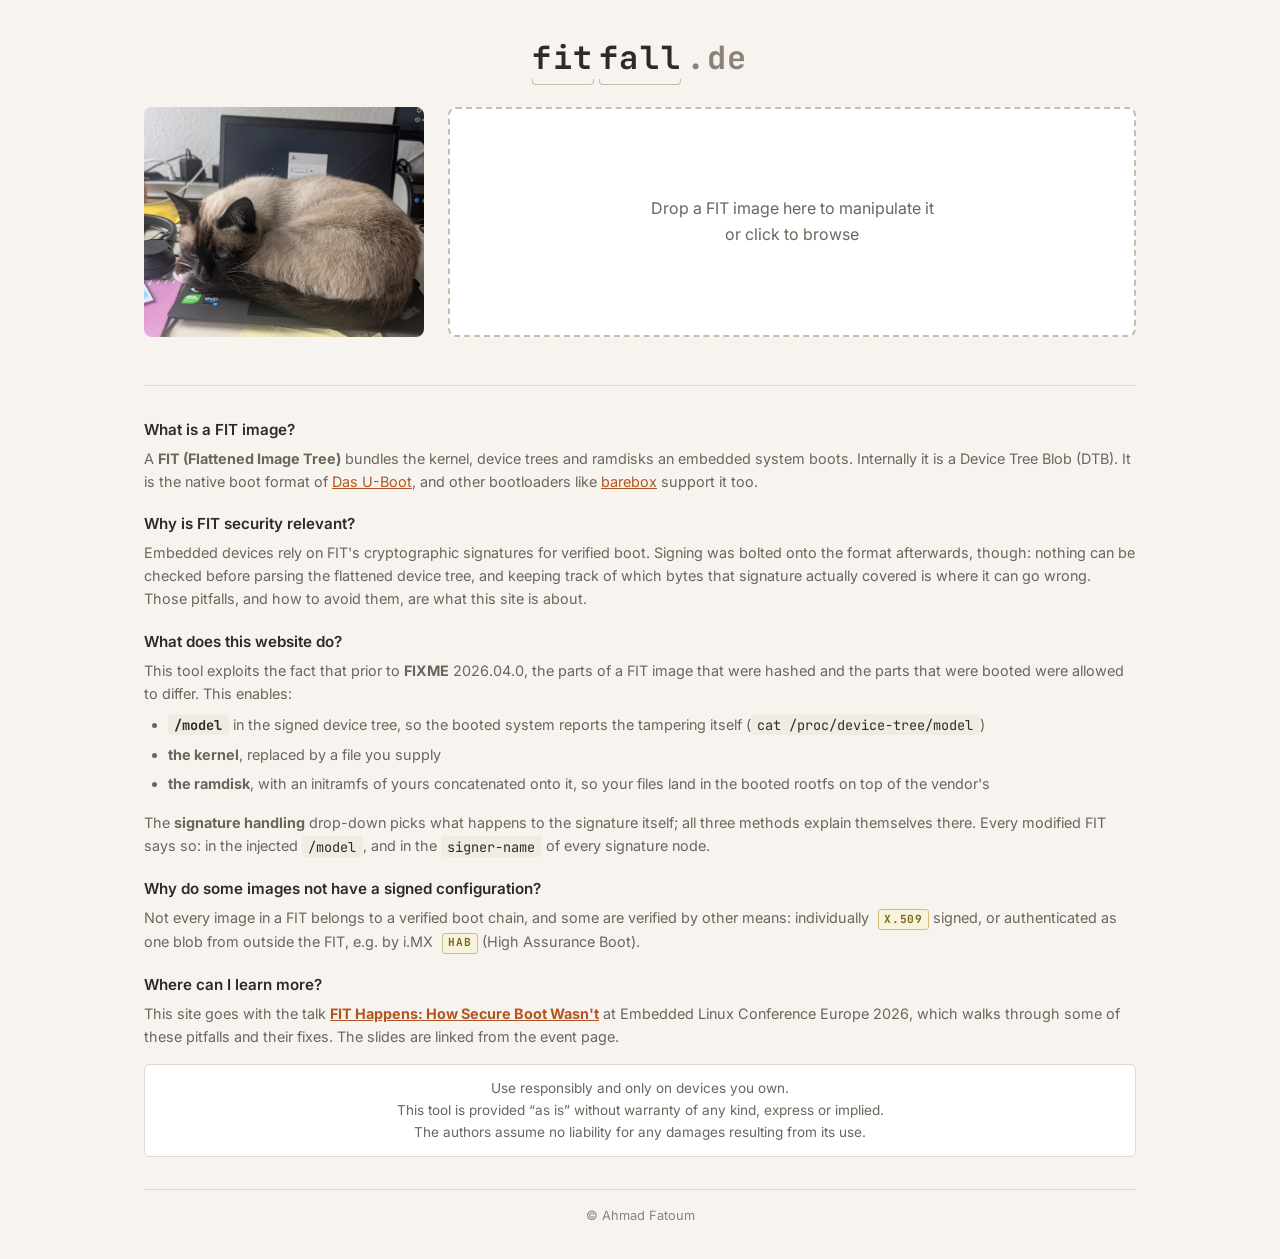
==== commit 60cd5ec7: "Record the manipulation in the signature's signer-name A FIT that has been through the tool should s" ====
--- a/index.html
+++ b/index.html
@@ -94,8 +94,14 @@
           <label for="opt-method">Signature handling</label>
           <select id="opt-method">
             <option value="hashed-nodes">Redirect the signed hashed-nodes list</option>
+            <option value="entry-address">Move the unverified entry point</option>
             <option value="sanity-check">Sanity check &mdash; leave the signature alone</option>
           </select>
+        </div>
+        <div id="entry-option" class="method-option hidden">
+          <label for="opt-fit-address">Address the FIT is loaded at</label>
+          <input type="text" id="opt-fit-address" value="0x82000000" spellcheck="false"
+                 autocomplete="off">
         </div>
         <p class="option-note method-note" data-method="hashed-nodes">
           Moves the signed image into an <code>orig-</code> container, rewrites the
@@ -105,6 +111,26 @@
           CVE-2026-33243 (barebox) and CVE-2026-46728 (Das U-Boot) cover: the patched
           releases reconstruct the list of signed nodes instead of trusting the
           property.
+        </p>
+        <p class="option-note method-note hidden" data-method="entry-address">
+          For FITs signed with <code>required = "image"</code>, where a signature
+          covers its image's <code>data</code> and nothing else. The signed kernel
+          stays exactly as it is: the payload travels in an extra property of the same
+          node and the image's unverified <code>entry</code> is pointed at it, so the
+          bootloader checks the vendor's kernel and then jumps into the payload. The
+          address asked for is where the boot script loads the FIT itself, i.e.
+          <code>bootm</code>'s own argument, not the kernel's <code>load</code>
+          address. For a Thumb payload, add 1 to the <code>entry</code> afterwards.
+          Signed configurations have <code>entry</code> inside the digest, so this
+          method refuses them; use the <code>hashed-nodes</code> redirect there.
+          Whether <code>entry</code> is honoured at all depends on the architecture.
+          Das U-Boot jumps to it on ARM32, where the method was first demonstrated,
+          but discards it for an arm64 <code>Image</code>:
+          <code>bootm_load_os()</code> overwrites the entry point with the address
+          the kernel was relocated to whenever <code>CONFIG_CMD_BOOTI</code> is
+          enabled, which it is by default. barebox is not a target at all &mdash; its
+          <code>bootm</code> verifies through the configuration signature only, so it
+          never reaches the per-image path this method needs.
         </p>
         <p class="option-note method-note hidden" data-method="sanity-check">
           Patches the signed image where it stands and changes nothing else: no
@@ -155,12 +181,17 @@
         FIT image that were hashed and the parts that were booted were
         allowed to differ. This enables:
           <ul>
-            <li><strong><code>/model</code> property manipulation</strong> &mdash; the nested device tree's top-level <code>/model</code> property is changed, proving the DTB can be modified</li>
-            <li><strong>Kernel replacement</strong> &mdash; the kernel image data is swapped entirely, allowing unsigned payloads to be substituted</li>
-            <li><strong>Spawn root shell (TODO)</strong> &mdash; an initramfs is injected that opens a root shell</li>
+            <li><strong><code>/model</code></strong> in the signed device tree, so the
+            booted system reports the tampering itself
+            (<code>cat /proc/device-tree/model</code>)</li>
+            <li><strong>the kernel</strong>, replaced by a file you supply</li>
+            <li><strong>the ramdisk</strong>, with an initramfs of yours concatenated onto
+            it, so your files land in the booted rootfs on top of the vendor's</li>
           </ul>
           The <strong>signature handling</strong> drop-down picks what happens to the
-          signature itself; both methods explain themselves there.
+          signature itself; all three methods explain themselves there. Every modified
+          FIT says so: in the injected <code>/model</code>, and in the
+          <code>signer-name</code> of every signature node.
         </dd>
 
         <dt>Why do some images not have a signed configuration?</dt>
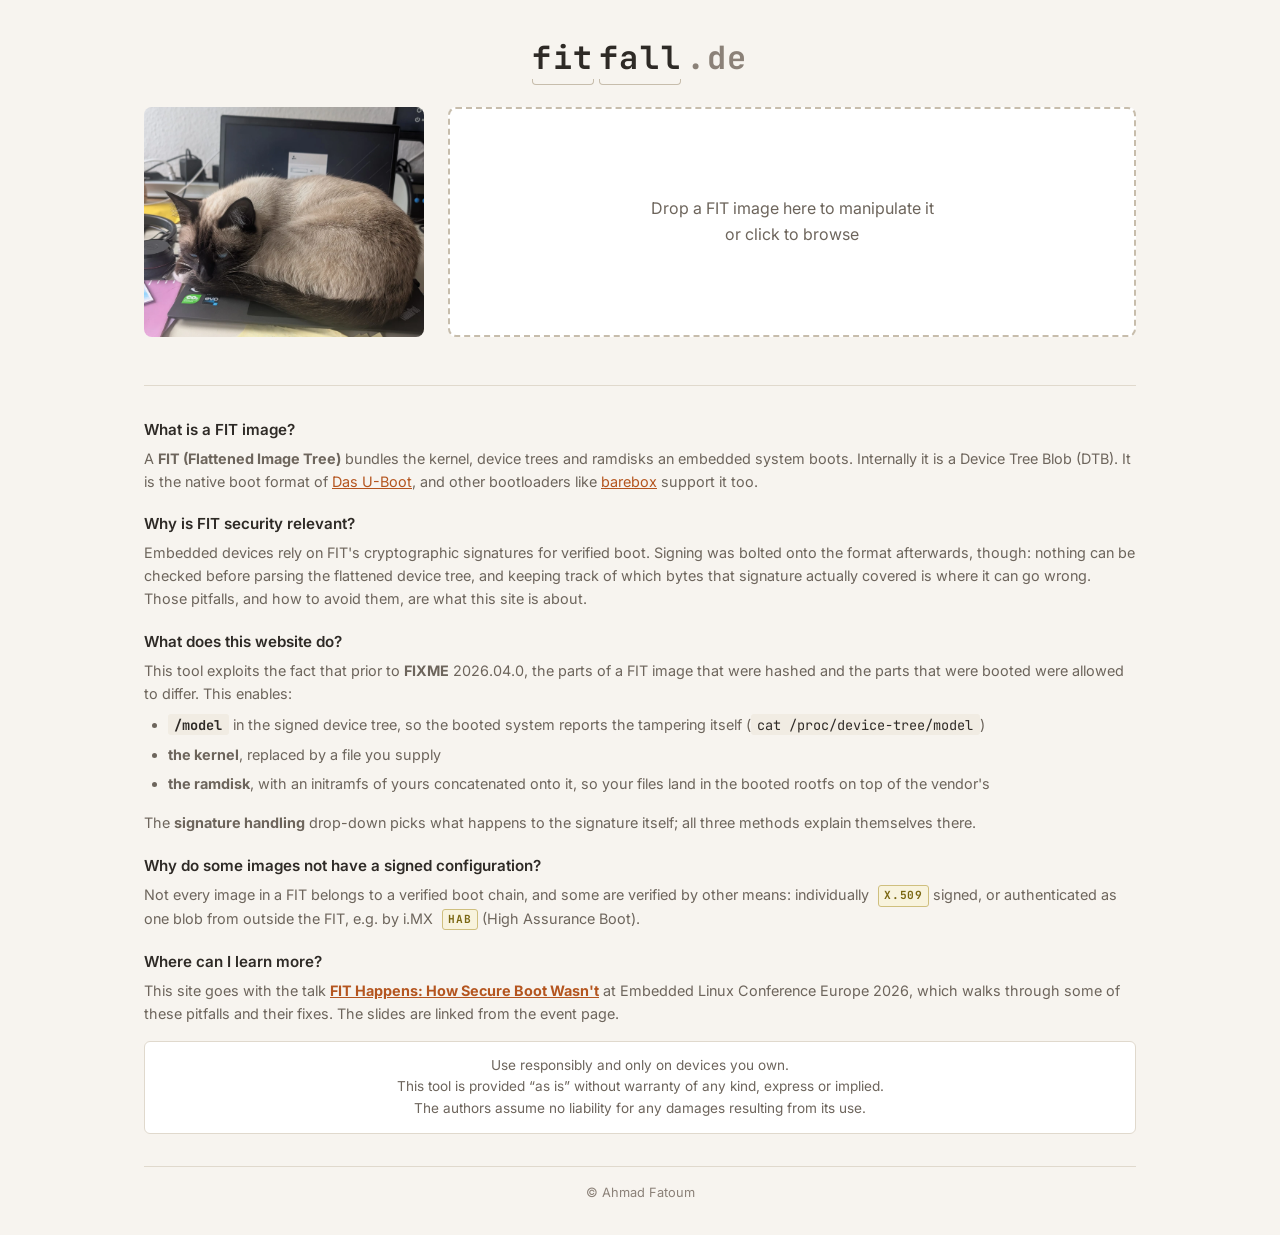
==== commit b251fda0: "Add a bypass through the unverified entry point A FIT signed with required = "image" has every image" ====
--- a/index.html
+++ b/index.html
@@ -189,9 +189,7 @@
             it, so your files land in the booted rootfs on top of the vendor's</li>
           </ul>
           The <strong>signature handling</strong> drop-down picks what happens to the
-          signature itself; all three methods explain themselves there. Every modified
-          FIT says so: in the injected <code>/model</code>, and in the
-          <code>signer-name</code> of every signature node.
+          signature itself; all three methods explain themselves there.
         </dd>
 
         <dt>Why do some images not have a signed configuration?</dt>
--- a/style.css
+++ b/style.css
@@ -379,6 +379,22 @@
   border-color: var(--accent);
 }
 
+.method-option input[type="text"] {
+  flex: 0 1 11rem;
+  padding: 0.3rem 0.4rem;
+  background: var(--surface);
+  border: 1px solid var(--border-strong);
+  border-radius: 5px;
+  color: var(--text);
+  font-family: 'JetBrains Mono', 'Courier New', monospace;
+  font-size: 0.9rem;
+}
+
+.method-option input[type="text"]:focus {
+  outline: none;
+  border-color: var(--accent);
+}
+
 .option-note {
   margin: 0 0 0.4rem;
   font-size: 0.8rem;
@@ -629,6 +645,7 @@
 .badge-x509,
 .badge-hab,
 .badge-vab,
+.badge-entry,
 .badge-broken,
 .badge-pwned {
   display: inline-block;
@@ -658,7 +675,8 @@
 
 .badge-x509,
 .badge-hab,
-.badge-vab {
+.badge-vab,
+.badge-entry {
   background: #f8f3dd;
   border-color: #cfbf7e;
   color: #7a6712;
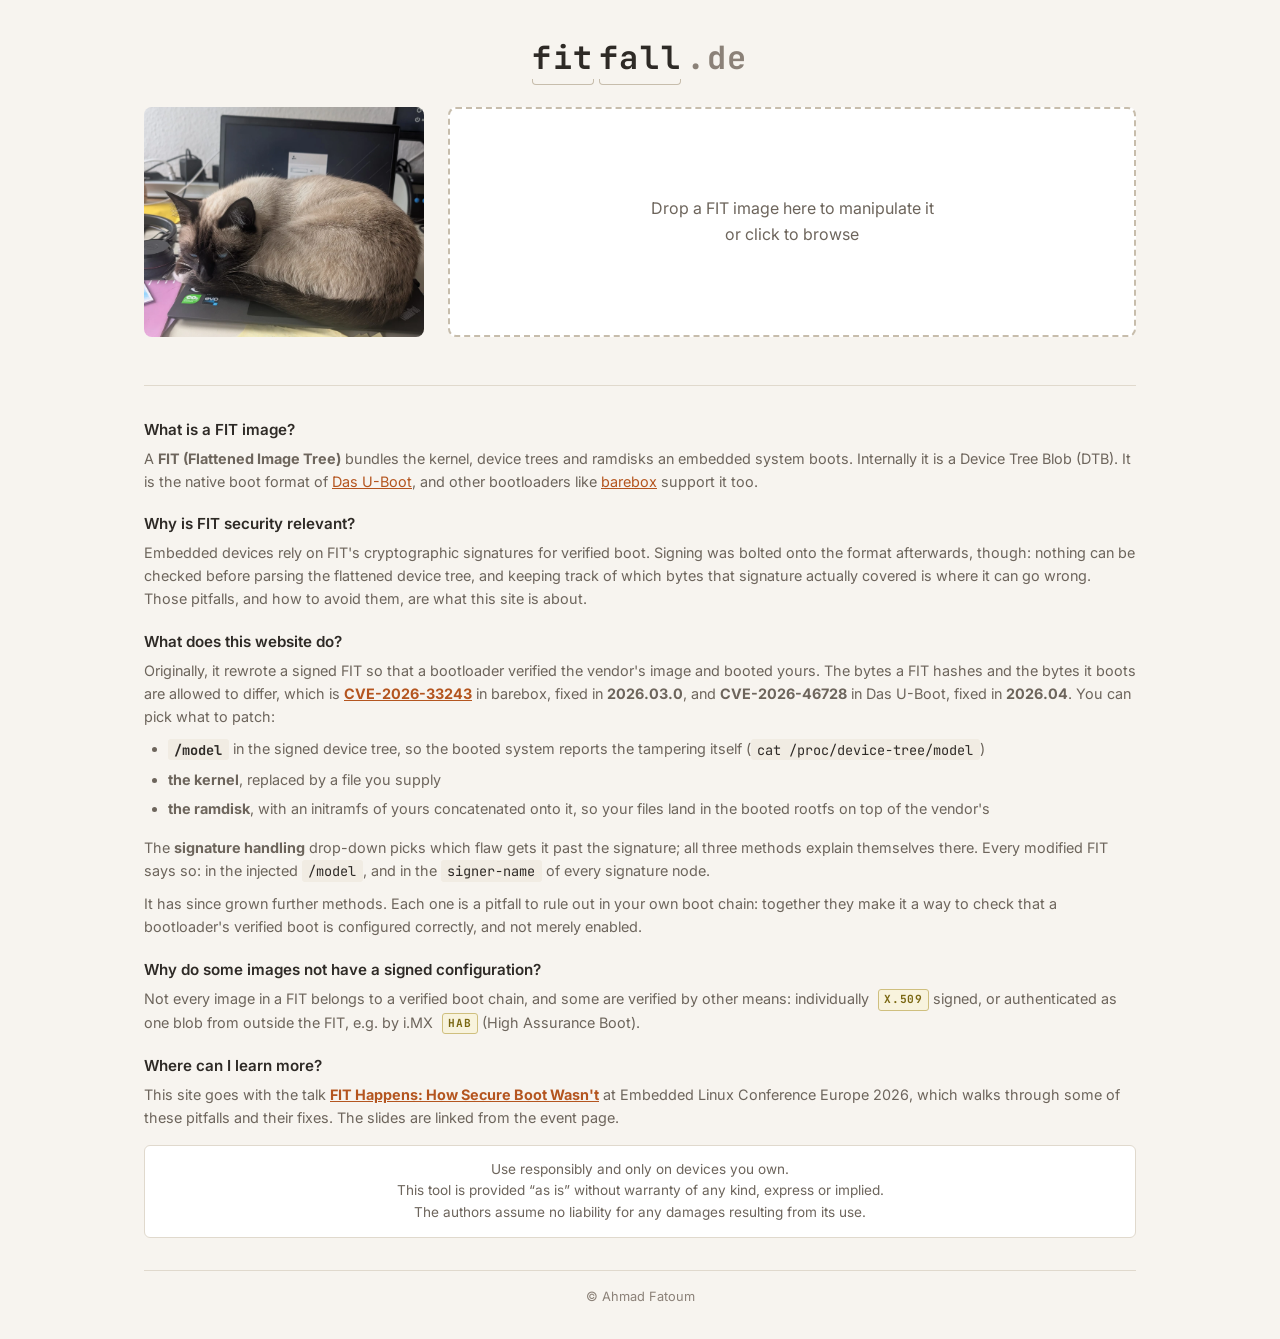
==== commit e8050ca0: "Name the published advisory in the explainer "What does this website do?" still opened on a FIXME wh" ====
--- a/index.html
+++ b/index.html
@@ -177,9 +177,14 @@
 
         <dt>What does this website do?</dt>
         <dd>
-        This tool exploits the fact that prior to <b>FIXME</b> 2026.04.0, the parts of a
-        FIT image that were hashed and the parts that were booted were
-        allowed to differ. This enables:
+          <p>
+          Originally, it rewrote a signed FIT so that a bootloader verified the vendor's
+          image and booted yours. The bytes a FIT hashes and the bytes it boots are allowed
+          to differ, which is
+          <a href="https://github.com/barebox/barebox/security/advisories/GHSA-3fvj-q26p-j6h4"><b>CVE-2026-33243</b></a>
+          in barebox, fixed in <b>2026.03.0</b>, and <b>CVE-2026-46728</b> in Das U-Boot,
+          fixed in <b>2026.04</b>. You can pick what to patch:
+          </p>
           <ul>
             <li><strong><code>/model</code></strong> in the signed device tree, so the
             booted system reports the tampering itself
@@ -188,8 +193,17 @@
             <li><strong>the ramdisk</strong>, with an initramfs of yours concatenated onto
             it, so your files land in the booted rootfs on top of the vendor's</li>
           </ul>
-          The <strong>signature handling</strong> drop-down picks what happens to the
-          signature itself; all three methods explain themselves there.
+          <p>
+          The <strong>signature handling</strong> drop-down picks which flaw gets it past
+          the signature; all three methods explain themselves there. Every modified FIT
+          says so: in the injected <code>/model</code>, and in the
+          <code>signer-name</code> of every signature node.
+          </p>
+          <p>
+          It has since grown further methods. Each one is a pitfall to rule out in your
+          own boot chain: together they make it a way to check that a bootloader's
+          verified boot is configured correctly, and not merely enabled.
+          </p>
         </dd>
 
         <dt>Why do some images not have a signed configuration?</dt>
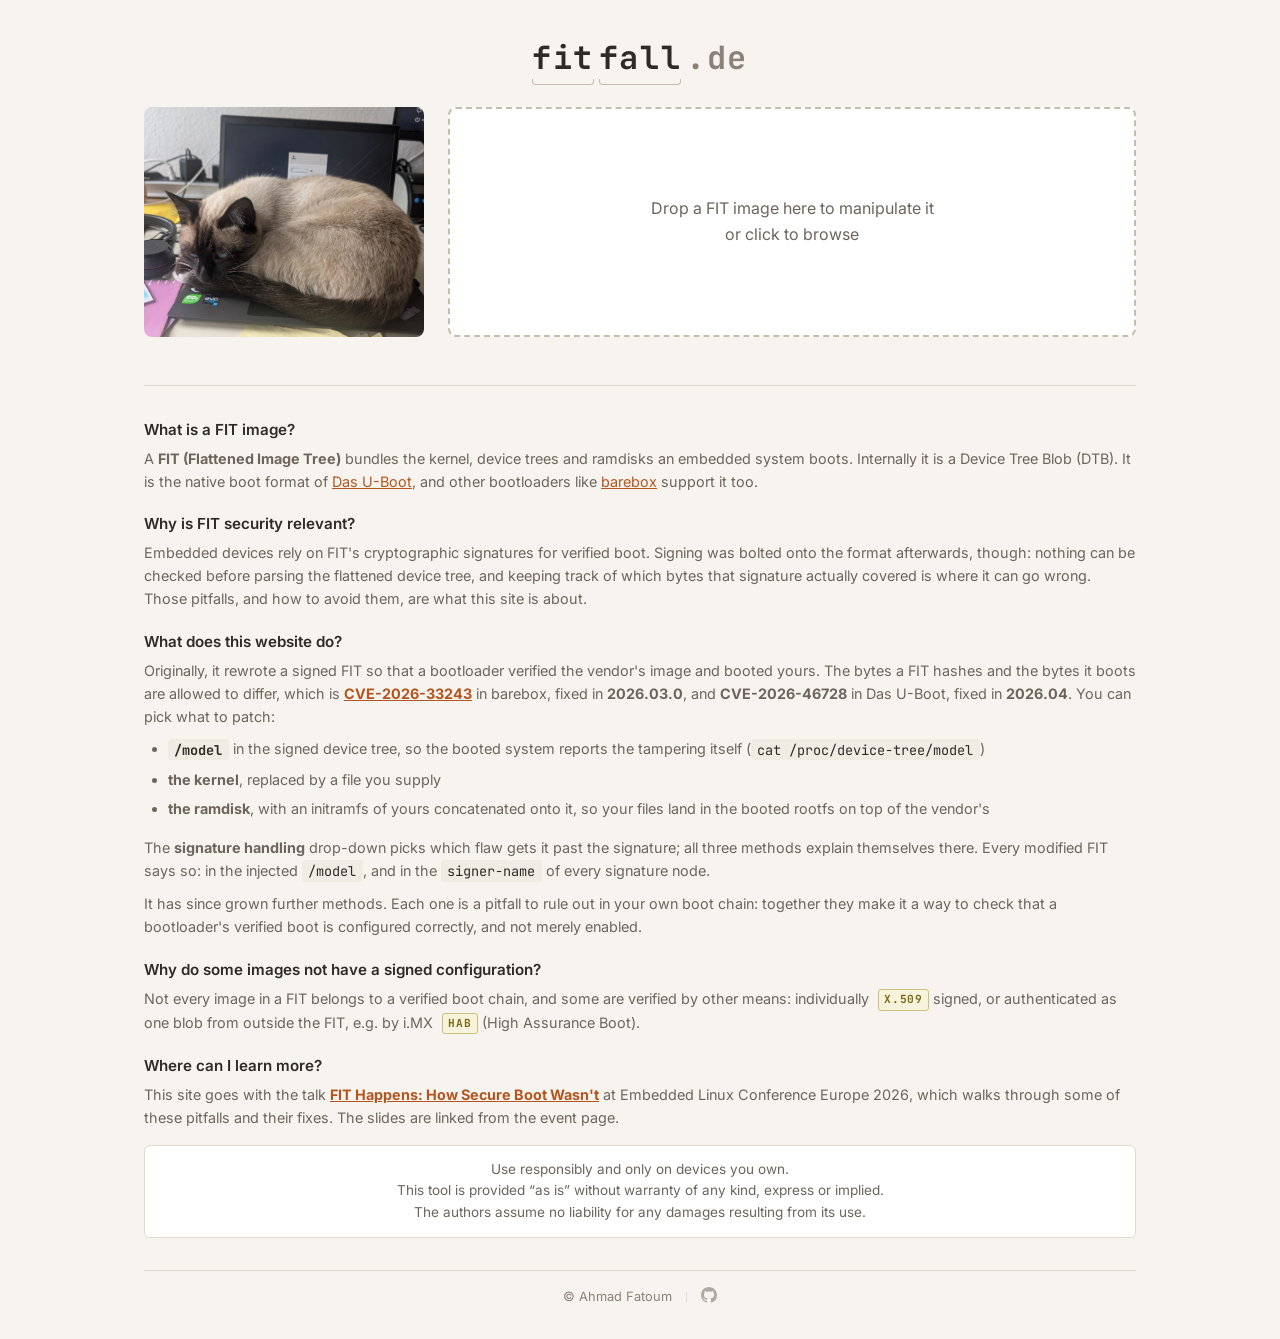
==== commit 3638892e: "Link the source repository from the footer A hairline in the border colour, then the GitHub mark, af" ====
--- a/index.html
+++ b/index.html
@@ -123,14 +123,13 @@
           address. For a Thumb payload, add 1 to the <code>entry</code> afterwards.
           Signed configurations have <code>entry</code> inside the digest, so this
           method refuses them; use the <code>hashed-nodes</code> redirect there.
-          Whether <code>entry</code> is honoured at all depends on the architecture.
-          Das U-Boot jumps to it on ARM32, where the method was first demonstrated,
-          but discards it for an arm64 <code>Image</code>:
-          <code>bootm_load_os()</code> overwrites the entry point with the address
-          the kernel was relocated to whenever <code>CONFIG_CMD_BOOTI</code> is
-          enabled, which it is by default. barebox is not a target at all &mdash; its
-          <code>bootm</code> verifies through the configuration signature only, so it
-          never reaches the per-image path this method needs.
+          On arm64 the image is also made to claim <code>os = "vxworks"</code>:
+          <code>bootm</code> would otherwise overwrite <code>entry</code> with
+          wherever it relocated the verified kernel, and it only does that for
+          Linux &mdash; <code>os</code> is no more signed than <code>entry</code> is.
+          barebox is not a target: its <code>bootm</code> verifies through the
+          configuration signature only, so it never reaches the per-image path this
+          method needs.
         </p>
         <p class="option-note method-note hidden" data-method="sanity-check">
           Patches the signed image where it stands and changes nothing else: no
@@ -226,7 +225,13 @@
     </section>
 
     <footer>
-      <p>&copy; Ahmad Fatoum</p>
+      <p>
+        &copy; Ahmad Fatoum
+        <span class="footer-sep" aria-hidden="true"></span>
+        <a class="footer-github" href="https://github.com/a3f-prompts/a3f-prompts.github.io"
+           title="Source on GitHub"><img src="img/github.svg" alt="GitHub" width="16"
+           height="16"></a>
+      </p>
     </footer>
   </div>
 
--- a/style.css
+++ b/style.css
@@ -596,6 +596,33 @@
   font-size: 0.8rem;
 }
 
+/* A hairline between the copyright and the source link: there if looked for. */
+.footer-sep {
+  display: inline-block;
+  width: 1px;
+  height: 0.75em;
+  margin: 0 0.6rem;
+  vertical-align: -0.08em;
+  background: var(--border);
+}
+
+.footer-github {
+  text-decoration: none;
+  opacity: 0.65;
+}
+
+.footer-github:hover,
+.footer-github:focus-visible {
+  opacity: 1;
+}
+
+.footer-github img {
+  display: inline-block;
+  width: 1rem;
+  height: 1rem;
+  vertical-align: -0.2em;
+}
+
 .config-entry {
   margin-bottom: 0.3rem;
 }
